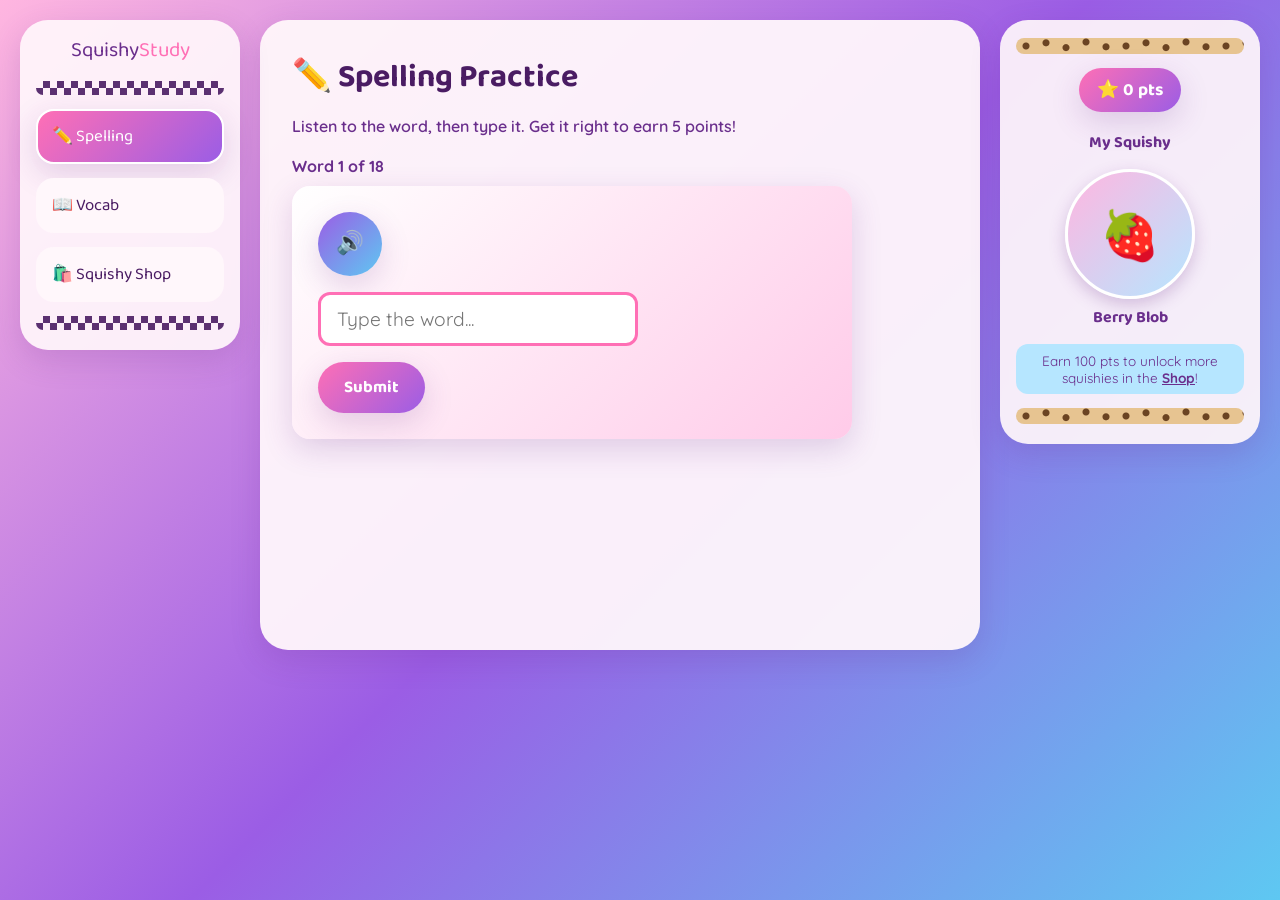
==== index.html @ d972a8d7 "Add files via upload initial upload" ====
<!DOCTYPE html>
<html lang="en">
<head>
<meta charset="UTF-8">
<meta name="viewport" content="width=device-width, initial-scale=1.0">
<title>Squishy Study — Spelling</title>
<link rel="preconnect" href="https://fonts.googleapis.com">
<link href="https://fonts.googleapis.com/css2?family=Baloo+2:wght@500;700&family=Quicksand:wght@500;600;700&display=swap" rel="stylesheet">
<link rel="stylesheet" href="style.css">
</head>
<body data-page="spelling">
  <div class="app-shell">
    <nav class="side-nav" id="side-nav"></nav>

    <main class="page-content">
      <h1>✏️ Spelling Practice</h1>
      <p class="page-sub">Listen to the word, then type it. Get it right to earn 5 points!</p>
      <div id="spelling-root"></div>
    </main>

    <aside class="squishy-panel" id="squishy-panel"></aside>
  </div>

  <script src="script.js"></script>
</body>
</html>
---- style.css ----
/* ============================================================
   Squishy Study — shared stylesheet
   Palette: bubblegum pink, sky blue, grape purple, deep plum
   ============================================================ */

:root {
  --pink: #ff6fb5;
  --pink-soft: #ffb6e0;
  --blue: #5ec8f2;
  --blue-soft: #b6e6ff;
  --purple: #9b5de5;
  --purple-deep: #6a2e8c;
  --plum: #4a1c63;
  --cream: #fff7fb;
  --cheetah-tan: #e7c491;
  --cheetah-spot: #6b4423;
  --success: #2fbf71;
  --error: #ff5a5f;
  --shadow: 0 10px 30px rgba(106, 46, 140, 0.18);
  --radius-lg: 28px;
  --radius-md: 18px;
  --radius-sm: 12px;
}

* { box-sizing: border-box; }

html, body {
  margin: 0;
  padding: 0;
  min-height: 100vh;
  font-family: 'Quicksand', sans-serif;
  color: var(--plum);
}

body {
  background: linear-gradient(135deg, var(--pink-soft) 0%, var(--purple) 50%, var(--blue) 100%);
  background-attachment: fixed;
}

h1, h2, h3, .display {
  font-family: 'Baloo 2', 'Quicksand', sans-serif;
  font-weight: 700;
  color: var(--plum);
}

button {
  font-family: 'Baloo 2', 'Quicksand', sans-serif;
  cursor: pointer;
  border: none;
}

a { color: inherit; text-decoration: none; }

/* ---------- checker pattern (used sparingly, as trims) ---------- */
.checker-strip {
  height: 14px;
  background-image:
    repeating-conic-gradient(var(--plum) 0% 25%, transparent 0% 50%);
  background-size: 14px 14px;
  border-radius: 999px;
  opacity: 0.9;
}

/* ---------- cheetah print (used sparingly, as trims) ---------- */
.cheetah-strip {
  height: 16px;
  border-radius: 999px;
  background-color: var(--cheetah-tan);
  background-image:
    radial-gradient(circle at 10% 50%, var(--cheetah-spot) 3px, transparent 4px),
    radial-gradient(circle at 30% 30%, var(--cheetah-spot) 3px, transparent 4px),
    radial-gradient(circle at 50% 60%, var(--cheetah-spot) 3px, transparent 4px),
    radial-gradient(circle at 70% 25%, var(--cheetah-spot) 3px, transparent 4px),
    radial-gradient(circle at 90% 55%, var(--cheetah-spot) 3px, transparent 4px);
  background-size: 100px 16px;
  background-repeat: repeat-x;
}

/* ============================================================
   Layout shell: side nav | page content | squishy panel
   ============================================================ */

.app-shell {
  display: grid;
  grid-template-columns: 220px 1fr 260px;
  gap: 20px;
  max-width: 1300px;
  margin: 0 auto;
  padding: 20px;
  min-height: 100vh;
  align-items: start;
}

/* ---------------- Side nav ---------------- */
.side-nav {
  position: sticky;
  top: 20px;
  background: rgba(255, 247, 251, 0.92);
  border-radius: var(--radius-lg);
  box-shadow: var(--shadow);
  padding: 20px 16px;
  display: flex;
  flex-direction: column;
  gap: 14px;
}

.side-nav .brand {
  font-family: 'Baloo 2', sans-serif;
  font-size: 1.3rem;
  text-align: center;
  color: var(--purple-deep);
  margin: 0 0 4px 0;
  line-height: 1.1;
}

.side-nav .brand span { color: var(--pink); }

.nav-link {
  display: block;
  padding: 12px 14px;
  border-radius: var(--radius-md);
  font-family: 'Baloo 2', sans-serif;
  font-size: 1.05rem;
  color: var(--plum);
  background: var(--cream);
  border: 2px solid transparent;
  transition: transform 0.15s ease, background 0.15s ease, border-color 0.15s ease;
}

.nav-link:hover {
  transform: translateY(-2px) scale(1.02);
}

.nav-link.active {
  background: linear-gradient(135deg, var(--pink), var(--purple));
  color: white;
  border-color: white;
  box-shadow: var(--shadow);
}

/* ---------------- Main content ---------------- */
.page-content {
  background: rgba(255, 247, 251, 0.95);
  border-radius: var(--radius-lg);
  box-shadow: var(--shadow);
  padding: 32px;
  min-height: 70vh;
}

.page-content h1 {
  font-size: 2rem;
  margin-top: 0;
}

.page-sub {
  color: var(--purple-deep);
  margin-top: -8px;
  margin-bottom: 20px;
  font-weight: 600;
}

/* ---------------- Squishy side panel ---------------- */
.squishy-panel {
  position: sticky;
  top: 20px;
  background: rgba(255, 247, 251, 0.92);
  border-radius: var(--radius-lg);
  box-shadow: var(--shadow);
  padding: 18px 16px 20px;
  display: flex;
  flex-direction: column;
  gap: 14px;
}

.points-badge {
  align-self: center;
  background: linear-gradient(135deg, var(--pink), var(--purple));
  color: white;
  font-family: 'Baloo 2', sans-serif;
  font-weight: 700;
  padding: 8px 18px;
  border-radius: 999px;
  font-size: 1.1rem;
  box-shadow: var(--shadow);
}

.squishy-panel h3 {
  margin: 4px 0 0 0;
  text-align: center;
  font-size: 1rem;
  color: var(--purple-deep);
}

.active-squishy-wrap {
  display: flex;
  flex-direction: column;
  align-items: center;
  gap: 6px;
}

.squishy-thumb {
  border-radius: 50%;
  display: flex;
  align-items: center;
  justify-content: center;
  overflow: hidden;
  background: linear-gradient(135deg, var(--pink-soft), var(--blue-soft));
  border: 3px solid white;
  box-shadow: 0 6px 16px rgba(106, 46, 140, 0.25);
  transition: transform 0.15s ease;
  flex-shrink: 0;
}

.squishy-thumb img {
  width: 100%;
  height: 100%;
  object-fit: cover;
}

.squishy-thumb .squishy-fallback {
  width: 100%;
  height: 100%;
  align-items: center;
  justify-content: center;
  font-size: 2rem;
}

.squishy-thumb.size-large { width: 130px; height: 130px; font-size: 3rem; }
.squishy-thumb.size-large .squishy-fallback { font-size: 3rem; }
.squishy-thumb.size-small { width: 56px; height: 56px; cursor: pointer; }
.squishy-thumb.size-small .squishy-fallback { font-size: 1.6rem; }

.squishy-thumb.size-small:hover,
.squishy-thumb.size-small.active {
  transform: scale(1.12);
  border-color: var(--pink);
}

@keyframes squish {
  0% { transform: scale(1); }
  35% { transform: scale(1.12, 0.88); }
  60% { transform: scale(0.94, 1.06); }
  100% { transform: scale(1); }
}

.squish-bounce { animation: squish 0.5s ease; }

.active-squishy-name {
  font-family: 'Baloo 2', sans-serif;
  font-weight: 700;
  color: var(--purple-deep);
  text-align: center;
}

.owned-row {
  display: flex;
  flex-wrap: wrap;
  gap: 10px;
  justify-content: center;
}

.panel-hint {
  font-size: 0.85rem;
  text-align: center;
  color: var(--purple-deep);
  background: var(--blue-soft);
  border-radius: var(--radius-sm);
  padding: 8px 10px;
}

.panel-hint a {
  font-weight: 700;
  text-decoration: underline;
}

/* ============================================================
   Quiz components (spelling + vocab)
   ============================================================ */

.progress-line {
  font-weight: 700;
  color: var(--purple-deep);
  margin-bottom: 10px;
}

.quiz-card {
  background: linear-gradient(135deg, #fff, var(--pink-soft) 140%);
  border-radius: var(--radius-md);
  padding: 26px;
  box-shadow: var(--shadow);
  max-width: 560px;
}

.speaker-btn {
  background: linear-gradient(135deg, var(--purple), var(--blue));
  color: white;
  font-size: 1.4rem;
  width: 64px;
  height: 64px;
  border-radius: 50%;
  box-shadow: var(--shadow);
  transition: transform 0.15s ease;
}

.speaker-btn:hover { transform: scale(1.08); }
.speaker-btn:active { transform: scale(0.94); }

.spelling-input {
  font-family: 'Quicksand', sans-serif;
  font-size: 1.2rem;
  padding: 12px 16px;
  border-radius: var(--radius-sm);
  border: 3px solid var(--purple-soft, var(--purple));
  width: 100%;
  max-width: 320px;
  margin-top: 16px;
}

.spelling-input:focus {
  outline: none;
  border-color: var(--pink);
}

.submit-btn, .primary-btn {
  margin-top: 16px;
  background: linear-gradient(135deg, var(--pink), var(--purple));
  color: white;
  font-size: 1.05rem;
  font-weight: 700;
  padding: 12px 26px;
  border-radius: 999px;
  box-shadow: var(--shadow);
  transition: transform 0.15s ease;
}

.submit-btn:hover, .primary-btn:hover { transform: translateY(-2px); }
.submit-btn:disabled { opacity: 0.5; cursor: not-allowed; transform: none; }

.feedback {
  margin-top: 16px;
  font-weight: 700;
  border-radius: var(--radius-sm);
  padding: 12px 16px;
  display: none;
}

.feedback.show { display: block; }
.feedback.correct { background: #d9f7e6; color: var(--success); }
.feedback.incorrect { background: #ffe1e2; color: var(--error); }

.retry-word {
  font-family: 'Baloo 2', sans-serif;
  font-size: 1.6rem;
  letter-spacing: 2px;
  color: var(--purple-deep);
  background: white;
  border-radius: var(--radius-sm);
  padding: 10px 14px;
  display: inline-block;
  margin-top: 8px;
}

.vocab-definition {
  font-size: 1.25rem;
  font-weight: 600;
  background: white;
  border-radius: var(--radius-md);
  padding: 20px;
  margin-bottom: 22px;
}

.vocab-choices {
  display: flex;
  flex-direction: column;
  gap: 12px;
}

.vocab-choice {
  background: white;
  border: 3px solid var(--blue-soft);
  border-radius: var(--radius-sm);
  padding: 14px 18px;
  font-size: 1.1rem;
  font-weight: 700;
  color: var(--plum);
  text-align: left;
  transition: transform 0.15s ease, border-color 0.15s ease;
}

.vocab-choice:hover:not(:disabled) {
  border-color: var(--pink);
  transform: translateX(4px);
}

.vocab-choice:disabled { cursor: default; }
.vocab-choice.correct { background: #d9f7e6; border-color: var(--success); }
.vocab-choice.incorrect { background: #ffe1e2; border-color: var(--error); }

.next-btn { margin-top: 18px; }

.finished-box {
  text-align: center;
  padding: 30px 10px;
}

.finished-box .big-emoji { font-size: 3rem; }

/* ============================================================
   Store page
   ============================================================ */

.store-grid {
  display: grid;
  grid-template-columns: repeat(auto-fit, minmax(190px, 1fr));
  gap: 20px;
}

.store-card {
  background: white;
  border-radius: var(--radius-md);
  padding: 18px;
  text-align: center;
  box-shadow: var(--shadow);
  display: flex;
  flex-direction: column;
  align-items: center;
  gap: 10px;
  border: 3px solid transparent;
}

.store-card.owned { border-color: var(--success); }

.store-card .squishy-thumb.size-large { width: 110px; height: 110px; }

.store-card h3 { margin: 4px 0 0 0; font-size: 1.1rem; }

.store-price {
  font-weight: 700;
  color: var(--purple-deep);
}

.buy-btn {
  background: linear-gradient(135deg, var(--pink), var(--purple));
  color: white;
  font-weight: 700;
  padding: 10px 22px;
  border-radius: 999px;
  transition: transform 0.15s ease;
}

.buy-btn:hover:not(:disabled) { transform: translateY(-2px); }
.buy-btn:disabled { background: #ccc; cursor: not-allowed; }

.owned-tag {
  background: var(--success);
  color: white;
  font-weight: 700;
  padding: 6px 16px;
  border-radius: 999px;
  font-size: 0.9rem;
}

/* ---------------- Responsive ---------------- */
@media (max-width: 980px) {
  .app-shell {
    grid-template-columns: 1fr;
  }
  .side-nav, .squishy-panel {
    position: static;
  }
  .side-nav {
    flex-direction: row;
    overflow-x: auto;
  }
  .squishy-panel {
    flex-direction: column;
  }
}

@media (prefers-reduced-motion: reduce) {
  * { animation: none !important; transition: none !important; }
}
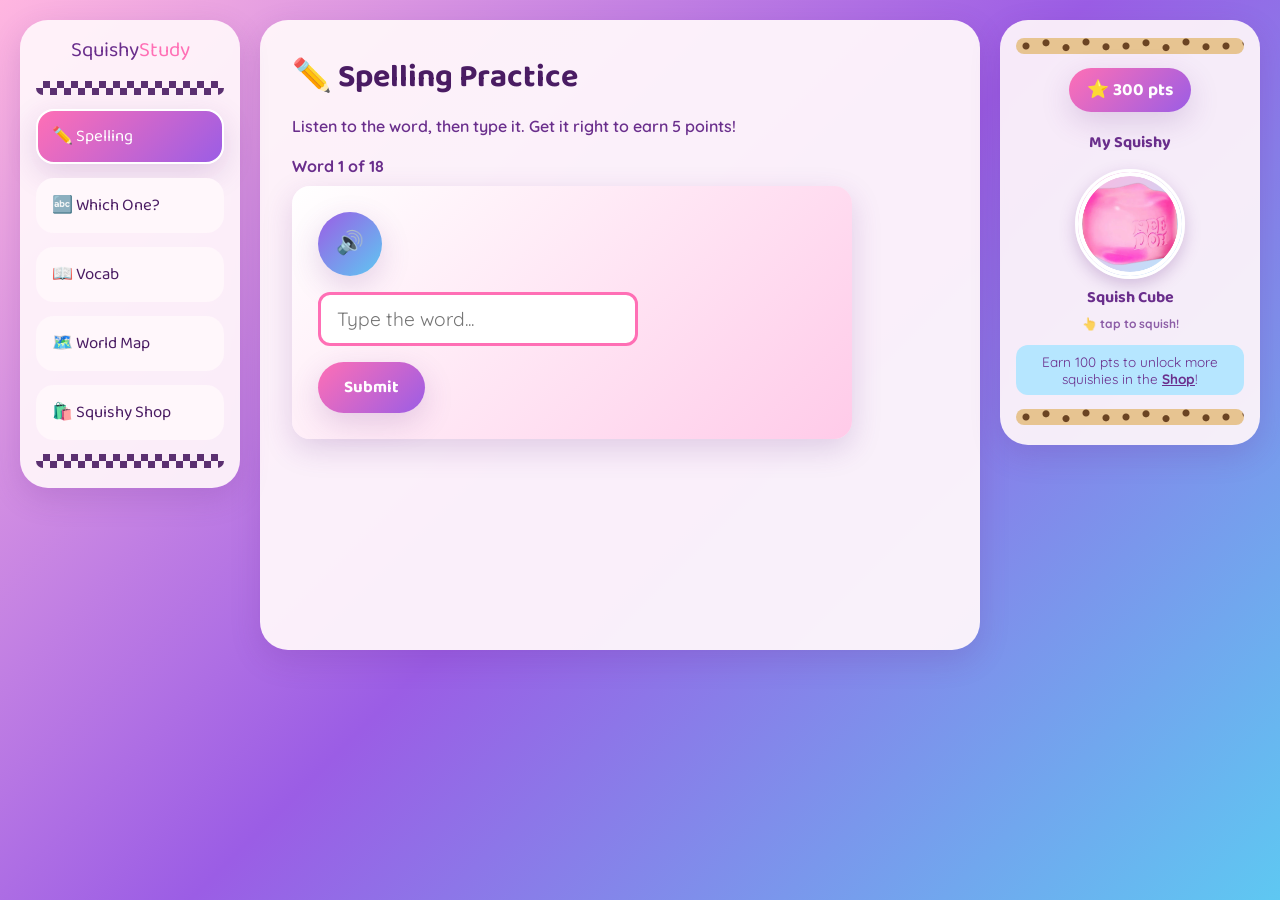
==== commit 15829b8e: "Add voice settings div to index.html" ====
--- a/index.html
+++ b/index.html
@@ -15,6 +15,7 @@
     <main class="page-content">
       <h1>✏️ Spelling Practice</h1>
       <p class="page-sub">Listen to the word, then type it. Get it right to earn 5 points!</p>
+      <div id="voice-settings"></div>
       <div id="spelling-root"></div>
     </main>
 
--- a/style.css
+++ b/style.css
@@ -30,6 +30,7 @@
   min-height: 100vh;
   font-family: 'Quicksand', sans-serif;
   color: var(--plum);
+  cursor: url('images/pencil-cursor.png') 41 59, auto;
 }
 
 body {
@@ -45,7 +46,6 @@
 
 button {
   font-family: 'Baloo 2', 'Quicksand', sans-serif;
-  cursor: pointer;
   border: none;
 }
 
@@ -225,15 +225,33 @@
   font-size: 2rem;
 }
 
-.squishy-thumb.size-large { width: 130px; height: 130px; font-size: 3rem; }
+.squishy-thumb.size-large { width: 110px; height: 110px; font-size: 3rem; }
 .squishy-thumb.size-large .squishy-fallback { font-size: 3rem; }
-.squishy-thumb.size-small { width: 56px; height: 56px; cursor: pointer; }
+.squishy-thumb.size-small { width: 56px; height: 56px; }
 .squishy-thumb.size-small .squishy-fallback { font-size: 1.6rem; }
 
 .squishy-thumb.size-small:hover,
 .squishy-thumb.size-small.active {
   transform: scale(1.12);
   border-color: var(--pink);
+}
+
+.squishy-thumb.active-thumb:hover {
+  transform: scale(1.04);
+}
+
+.active-squishy-canvas {
+  width: 100%;
+  height: 100%;
+  display: block;
+  touch-action: manipulation;
+}
+
+.squish-hint {
+  font-size: 0.75rem;
+  font-weight: 700;
+  color: var(--purple-deep);
+  opacity: 0.75;
 }
 
 @keyframes squish {
@@ -406,8 +424,114 @@
 .finished-box .big-emoji { font-size: 3rem; }
 
 /* ============================================================
-   Store page
+   World Map quiz
    ============================================================ */
+
+.map-wrap {
+  position: relative;
+  display: block;
+  width: 100%;
+  max-width: 410px;
+  margin: 0 auto;
+  border-radius: var(--radius-md);
+  overflow: hidden;
+  box-shadow: var(--shadow);
+  border: 4px solid white;
+}
+
+.map-wrap img {
+  display: block;
+  width: 100%;
+  height: auto;
+}
+
+.map-cover {
+  position: absolute;
+  background: var(--cream);
+  border: 2px solid var(--purple);
+  border-radius: 6px;
+  display: flex;
+  align-items: center;
+  justify-content: center;
+  box-sizing: border-box;
+  padding: 1px;
+}
+
+.map-cover span {
+  font-family: 'Baloo 2', sans-serif;
+  font-weight: 700;
+  color: var(--success);
+  font-size: clamp(0.5rem, 2vw, 0.75rem);
+  text-align: center;
+  line-height: 1.1;
+}
+
+.map-cover input {
+  width: 100%;
+  height: 100%;
+  border: none;
+  background: transparent;
+  text-align: center;
+  font-family: 'Quicksand', sans-serif;
+  font-weight: 700;
+  color: var(--plum);
+  outline: none;
+  font-size: clamp(0.5rem, 2vw, 0.75rem);
+  padding: 0;
+}
+
+.map-cover.correct {
+  background: #d9f7e6;
+  border-color: var(--success);
+}
+
+.map-cover.revealed {
+  background: #fff3f3;
+  border-color: var(--error);
+}
+
+.map-cover.revealed input {
+  color: var(--error);
+  font-style: italic;
+}
+
+.map-cover.revealed input::placeholder {
+  color: var(--error);
+  opacity: 0.85;
+  font-style: italic;
+}
+
+.word-bank {
+  display: flex;
+  flex-wrap: wrap;
+  gap: 8px;
+  justify-content: center;
+  margin-top: 18px;
+  max-width: 410px;
+  margin-left: auto;
+  margin-right: auto;
+}
+
+.word-chip {
+  background: white;
+  border: 2px solid var(--purple);
+  border-radius: 999px;
+  padding: 6px 14px;
+  font-family: 'Baloo 2', sans-serif;
+  font-weight: 700;
+  font-size: 0.85rem;
+  color: var(--purple-deep);
+  transition: transform 0.15s ease, background 0.15s ease;
+}
+
+.word-chip:hover {
+  background: var(--pink-soft);
+  transform: translateY(-2px);
+}
+
+.map-actions {
+  text-align: center;
+}
 
 .store-grid {
   display: grid;
@@ -429,8 +553,6 @@
 }
 
 .store-card.owned { border-color: var(--success); }
-
-.store-card .squishy-thumb.size-large { width: 110px; height: 110px; }
 
 .store-card h3 { margin: 4px 0 0 0; font-size: 1.1rem; }
 
